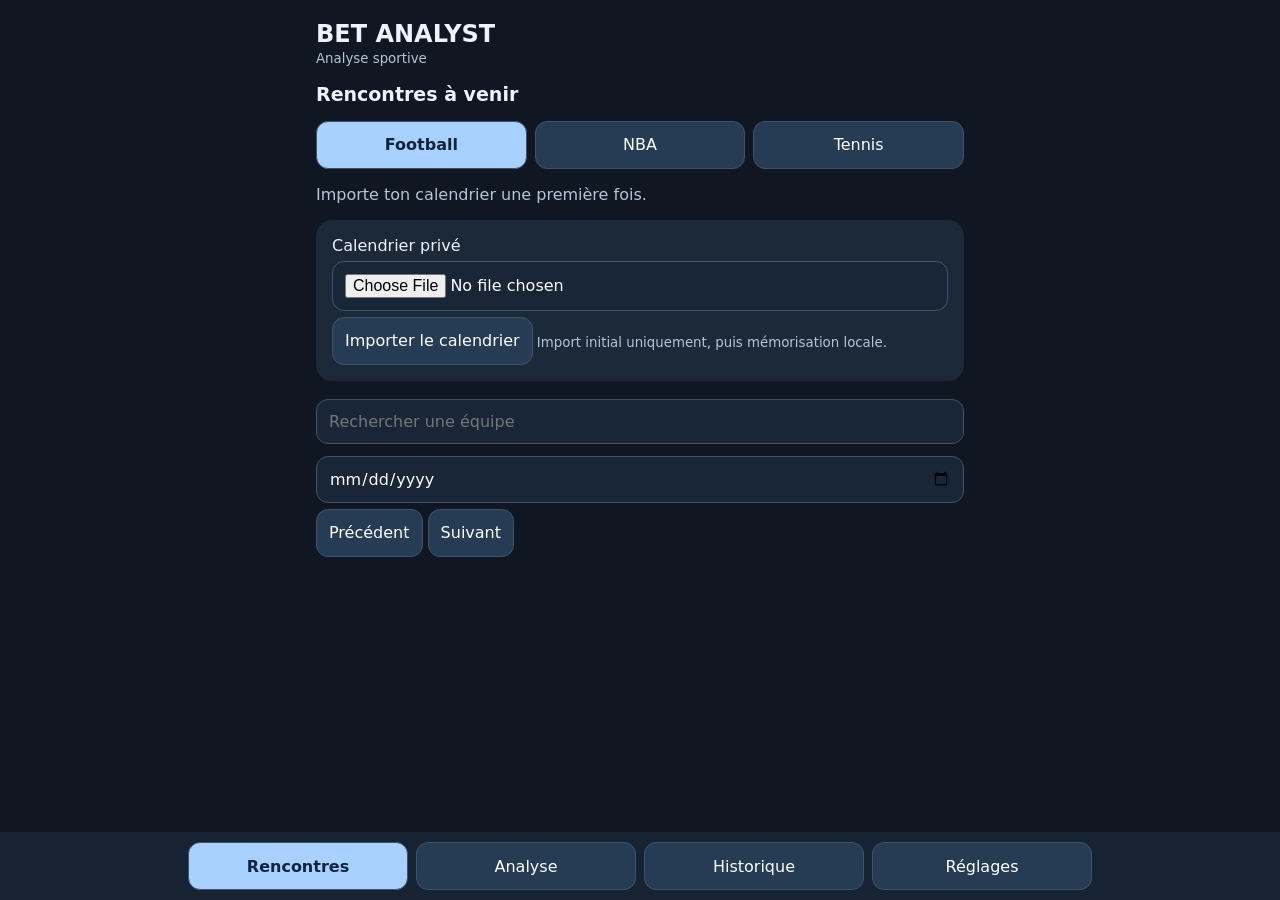
==== mobile/index.html @ b77849be "Add isolated mobile MVP mobile/index.html" ====
<!doctype html><html lang="fr"><meta charset="utf-8"><meta name="viewport" content="width=device-width,initial-scale=1"><title>BET ANALYST</title><style> *{box-sizing:border-box}body{margin:0 auto;max-width:680px;background:#101722;color:#edf3fa;font:16px system-ui;padding:20px 16px 90px}h1{font-size:24px;margin:0}h2{font-size:19px}small,p{color:#b5c5d6}button,input,textarea{font:inherit;border-radius:12px;padding:12px;border:1px solid #40536a}button{background:#263b54;color:white;cursor:pointer;min-height:48px}button[aria-selected=true],.primary{background:#a9d1ff;color:#10243b;font-weight:bold}input,textarea{background:#192638;color:white;width:100%;margin:6px 0}article,section.panel{background:#1c2939;border-radius:16px;padding:16px;margin:12px 0}article button{float:right}article{overflow:auto}article p{color:white;margin:6px 0}nav{display:flex;gap:8px}nav button{flex:1}footer{position:fixed;bottom:0;left:0;right:0;background:#172333;padding:10px;display:flex;justify-content:center;gap:8px}footer button{flex:1;max-width:220px}a{color:#acd4ff}textarea{min-height:180px} [hidden]{display:none!important}</style><header><h1>BET ANALYST</h1><small>Analyse sportive</small></header><main><section id="fixtures"><h2>Rencontres à venir</h2><nav id="sports"><button aria-selected="true">Football</button><button disabled>NBA</button><button disabled>Tennis</button></nav><p id="status" role="status">Chargement du calendrier local…</p><section id="importer" class="panel"><label>Calendrier privé<input id="file" type="file" accept=".json,application/json"></label><button id="load">Importer le calendrier</button><small> Import initial uniquement, puis mémorisation locale.</small></section><input id="query" type="search" placeholder="Rechercher une équipe" aria-label="Rechercher une équipe"><input id="date" type="date" aria-label="Date de rencontre"><div id="list"></div><button id="prev">Précédent</button> <button id="next">Suivant</button></section><section id="analysis" hidden><h2>Analyse</h2><p id="selected">Choisis une rencontre.</p><textarea id="prompt" readonly hidden></textarea><button id="copy" hidden>Copier la demande</button> <a id="chat" hidden href="https://chatgpt.com/" target="_blank" rel="noopener">Ouvrir ChatGPT</a><h2>Enregistrer le rapport</h2><textarea id="report" placeholder="Colle ici le rapport obtenu dans ChatGPT"></textarea><button id="save">Enregistrer localement</button></section><section id="history" hidden><h2>Historique</h2><div id="saved"></div></section><section id="settings" hidden><h2>Paramètres</h2><p>Calendrier OpenLigaDB · ODbL 1.0 · quarantaine, origine non authentifiée. Aucune admission moteur.</p><button id="forget">Effacer le calendrier local</button><p><a href="../openliga/">Outils techniques historiques</a></p></section></main><footer><button data-tab="fixtures" aria-selected="true">Rencontres</button><button data-tab="analysis">Analyse</button><button data-tab="history">Historique</button><button data-tab="settings">Réglages</button></footer><script type="module" src="./app.js"></script></html>
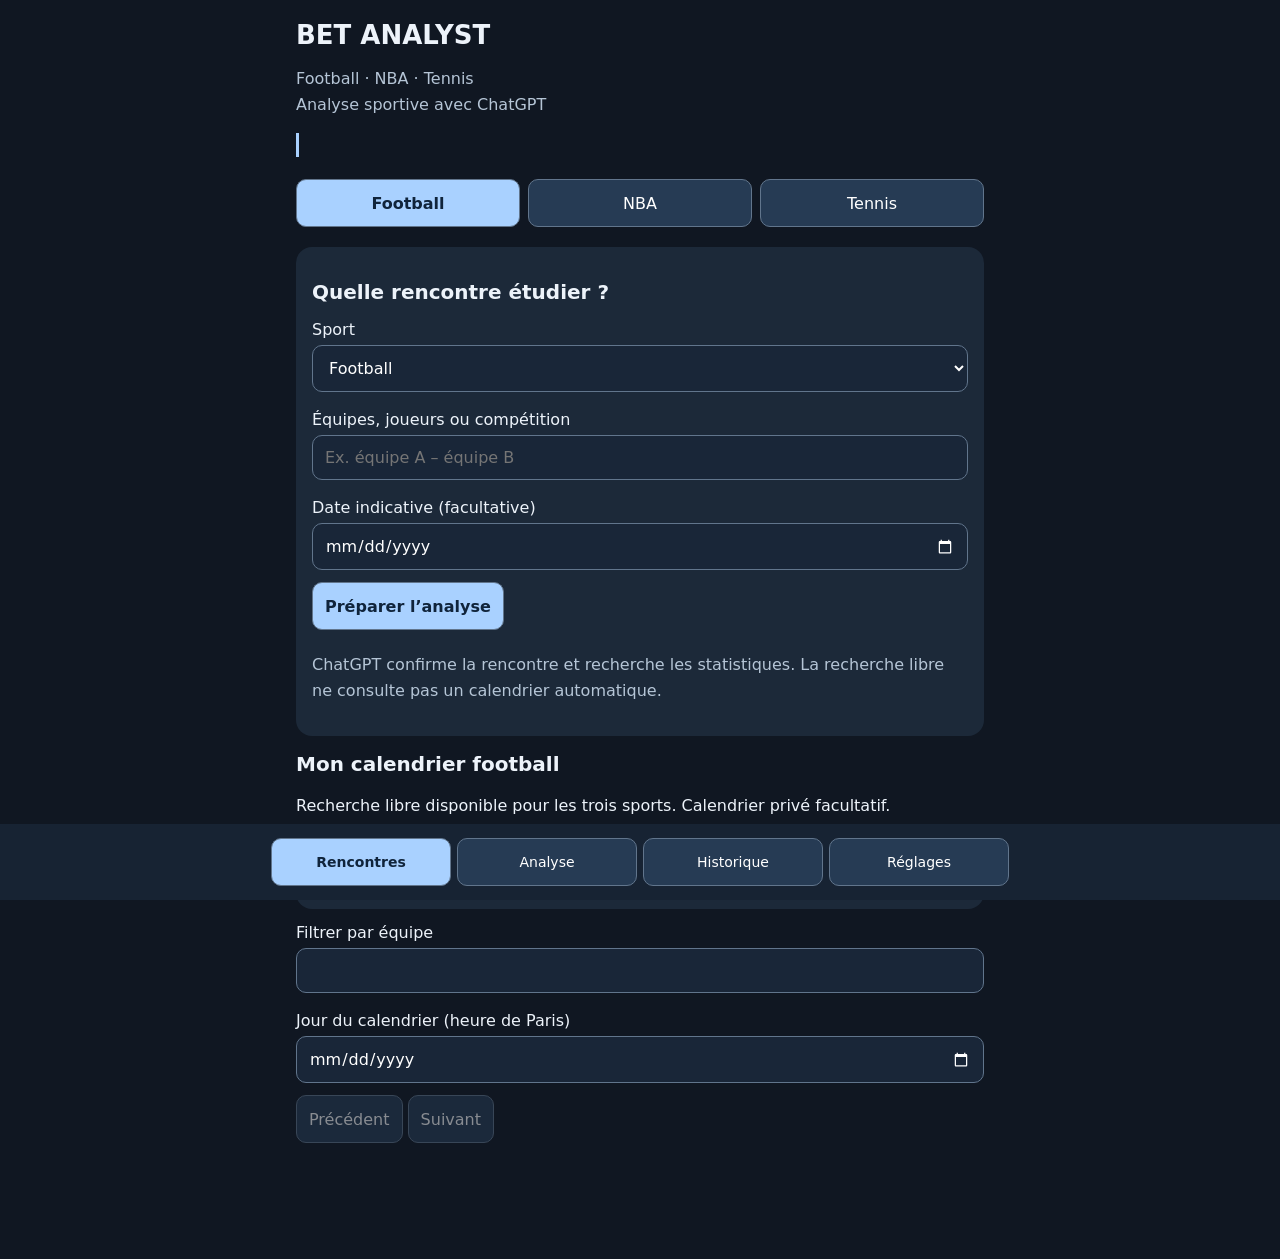
==== commit ba662030: "Complete hybrid mobile report workflow with offline cache and safe backups" ====
--- a/mobile/index.html
+++ b/mobile/index.html
@@ -1 +1 @@
-<!doctype html><html lang="fr"><meta charset="utf-8"><meta name="viewport" content="width=device-width,initial-scale=1"><title>BET ANALYST</title><style> *{box-sizing:border-box}body{margin:0 auto;max-width:680px;background:#101722;color:#edf3fa;font:16px system-ui;padding:20px 16px 90px}h1{font-size:24px;margin:0}h2{font-size:19px}small,p{color:#b5c5d6}button,input,textarea{font:inherit;border-radius:12px;padding:12px;border:1px solid #40536a}button{background:#263b54;color:white;cursor:pointer;min-height:48px}button[aria-selected=true],.primary{background:#a9d1ff;color:#10243b;font-weight:bold}input,textarea{background:#192638;color:white;width:100%;margin:6px 0}article,section.panel{background:#1c2939;border-radius:16px;padding:16px;margin:12px 0}article button{float:right}article{overflow:auto}article p{color:white;margin:6px 0}nav{display:flex;gap:8px}nav button{flex:1}footer{position:fixed;bottom:0;left:0;right:0;background:#172333;padding:10px;display:flex;justify-content:center;gap:8px}footer button{flex:1;max-width:220px}a{color:#acd4ff}textarea{min-height:180px} [hidden]{display:none!important}</style><header><h1>BET ANALYST</h1><small>Analyse sportive</small></header><main><section id="fixtures"><h2>Rencontres à venir</h2><nav id="sports"><button aria-selected="true">Football</button><button disabled>NBA</button><button disabled>Tennis</button></nav><p id="status" role="status">Chargement du calendrier local…</p><section id="importer" class="panel"><label>Calendrier privé<input id="file" type="file" accept=".json,application/json"></label><button id="load">Importer le calendrier</button><small> Import initial uniquement, puis mémorisation locale.</small></section><input id="query" type="search" placeholder="Rechercher une équipe" aria-label="Rechercher une équipe"><input id="date" type="date" aria-label="Date de rencontre"><div id="list"></div><button id="prev">Précédent</button> <button id="next">Suivant</button></section><section id="analysis" hidden><h2>Analyse</h2><p id="selected">Choisis une rencontre.</p><textarea id="prompt" readonly hidden></textarea><button id="copy" hidden>Copier la demande</button> <a id="chat" hidden href="https://chatgpt.com/" target="_blank" rel="noopener">Ouvrir ChatGPT</a><h2>Enregistrer le rapport</h2><textarea id="report" placeholder="Colle ici le rapport obtenu dans ChatGPT"></textarea><button id="save">Enregistrer localement</button></section><section id="history" hidden><h2>Historique</h2><div id="saved"></div></section><section id="settings" hidden><h2>Paramètres</h2><p>Calendrier OpenLigaDB · ODbL 1.0 · quarantaine, origine non authentifiée. Aucune admission moteur.</p><button id="forget">Effacer le calendrier local</button><p><a href="../openliga/">Outils techniques historiques</a></p></section></main><footer><button data-tab="fixtures" aria-selected="true">Rencontres</button><button data-tab="analysis">Analyse</button><button data-tab="history">Historique</button><button data-tab="settings">Réglages</button></footer><script type="module" src="./app.js"></script></html>+<!doctype html><html lang="fr"><head><meta charset="utf-8"><meta name="viewport" content="width=device-width,initial-scale=1"><meta name="theme-color" content="#101722"><title>BET ANALYST · Analyse sportive</title><link rel="manifest" href="./manifest.webmanifest"><style>*{box-sizing:border-box}:root{color-scheme:dark}body{margin:0 auto;max-width:720px;background:#101722;color:#edf3fa;font:16px system-ui;padding:20px 16px 110px}h1{font-size:26px;margin:0}h2{font-size:20px}p{line-height:1.6}small,.hint{color:#b5c5d6}button,input,textarea,select{font:inherit;border-radius:10px;padding:12px;border:1px solid #61758c;max-width:100%}button{background:#263b54;color:white;cursor:pointer;min-height:48px;margin:6px 0}button[aria-selected=true],.primary{background:#a9d1ff;color:#10243b;font-weight:bold}button:disabled{opacity:.5}input,textarea,select{background:#192638;color:white;width:100%;margin:6px 0}textarea{min-height:160px}article,.panel{background:#1c2939;border-radius:16px;padding:16px;margin:14px 0}nav{display:flex;gap:8px}nav button{flex:1}footer{position:fixed;bottom:0;left:0;right:0;background:#172333;padding:8px;display:flex;justify-content:center;gap:6px}footer button{flex:1;max-width:180px;font-size:14px;padding:10px 5px}a{color:#acd4ff;display:inline-block;padding:12px 0}label{display:block;margin-top:12px}summary{cursor:pointer;padding:12px 0;font-weight:600}details{overflow-wrap:anywhere}pre{white-space:pre-wrap}#notice{border-left:3px solid #a9d1ff;padding-left:12px;min-height:24px}[hidden]{display:none!important}</style></head><body><header><h1>BET ANALYST</h1><p class="hint">Football · NBA · Tennis<br>Analyse sportive avec ChatGPT</p></header><p id="notice" role="status" aria-live="polite"></p><main><section id="fixtures"><nav id="sports" aria-label="Choisir un sport"><button aria-selected="true">Football</button><button>NBA</button><button>Tennis</button></nav><section class="panel"><h2>Quelle rencontre étudier ?</h2><form id="free-form"><label for="sport">Sport</label><select id="sport"><option>Football</option><option>NBA</option><option>Tennis</option></select><label for="event">Équipes, joueurs ou compétition</label><input id="event" required maxlength="200" placeholder="Ex. équipe A – équipe B"><label for="free-date">Date indicative (facultative)</label><input id="free-date" type="date"><button class="primary" type="submit">Préparer l’analyse</button></form><p class="hint">ChatGPT confirme la rencontre et recherche les statistiques. La recherche libre ne consulte pas un calendrier automatique.</p></section><h2>Mon calendrier football</h2><p id="status"></p><details class="panel"><summary>Importer le calendrier privé</summary><label for="file">Paquet calendar.bundle.json</label><input id="file" type="file" accept=".json,application/json"><button id="load">Importer le calendrier</button><p class="hint">OpenLigaDB · ODbL 1.0 · origine non authentifiée · quarantaine, aucune admission moteur. Le calendrier reste sur cet appareil.</p></details><label for="query">Filtrer par équipe</label><input id="query" type="search"><label for="date">Jour du calendrier (heure de Paris)</label><input id="date" type="date"><div id="list"></div><button id="prev">Précédent</button> <button id="next">Suivant</button></section><section id="analysis" hidden><h2 id="selected">Choisis une rencontre.</h2><p>1. Ajoute les données utiles si tu en as.<br>2. Copie la demande dans ChatGPT et envoie-la.<br>3. Reviens enregistrer le rapport.</p><details class="panel"><summary>Dossier statistique facultatif</summary><p class="hint">Sources, dates de capture, période des données, statistiques et lacunes. Ces informations restent non validées jusqu’au contrôle par l’analyste.</p><label for="dossier-file">Importer un texte ou JSON (300 ko maximum)</label><input id="dossier-file" type="file" accept=".txt,.md,.json,text/plain,application/json"><label for="dossier">Données et références</label><textarea id="dossier" maxlength="300000"></textarea></details><button id="copy" class="primary" disabled>Copier la demande complète</button> <a id="chat" href="https://chatgpt.com/" target="_blank" rel="noopener">Ouvrir ChatGPT</a><details><summary>Voir la demande et KRAFT V3.0</summary><textarea id="prompt" readonly aria-label="Demande complète"></textarea></details><label for="report">Rapport obtenu dans ChatGPT</label><textarea id="report" maxlength="300000" placeholder="Colle le rapport de cette rencontre"></textarea><button id="save">Enregistrer le rapport</button><p class="hint">Le brouillon est conservé sur cet appareil. Enregistre le rapport avant de changer de rencontre.</p></section><section id="history" hidden><h2>Mes rapports</h2><div id="saved"></div></section><section id="settings" hidden><h2>Sauvegarde et réglages</h2><p>Les rapports et brouillons sont conservés dans ce navigateur. Une suppression des données du navigateur peut les effacer. Exporte une sauvegarde aux jalons utiles.</p><button id="export" class="primary">Télécharger la sauvegarde</button><label for="backup">Restaurer les rapports sans écraser l’historique</label><input id="backup" type="file" accept=".json,application/json"><button id="restore">Restaurer les rapports</button><button id="calendar-export" hidden>Récupérer le calendrier sauvegardé</button><button id="forget">Effacer uniquement le calendrier</button><h2>Fonctionnement</h2><p>Hors ligne après une première ouverture réussie : calendrier importé, préparation des demandes, dossiers, historique et sauvegardes. La recherche de nouvelles données et l’analyse dans ChatGPT demandent une connexion.</p><p>KRAFT V3.0 est inclus intégralement et contrôlé par empreinte. Les autres référentiels ne sont pas embarqués intégralement : leur application complète doit être vérifiée dans la discussion d’analyse.</p><a href="../openliga/">Calendrier et outils historiques</a><br><a href="../p32b/">Moteur expérimental synthétique préservé</a></section></main><footer aria-label="Navigation"><button data-tab="fixtures" aria-selected="true">Rencontres</button><button data-tab="analysis">Analyse</button><button data-tab="history">Historique</button><button data-tab="settings">Réglages</button></footer><script type="module" src="./app.js"></script></body></html>
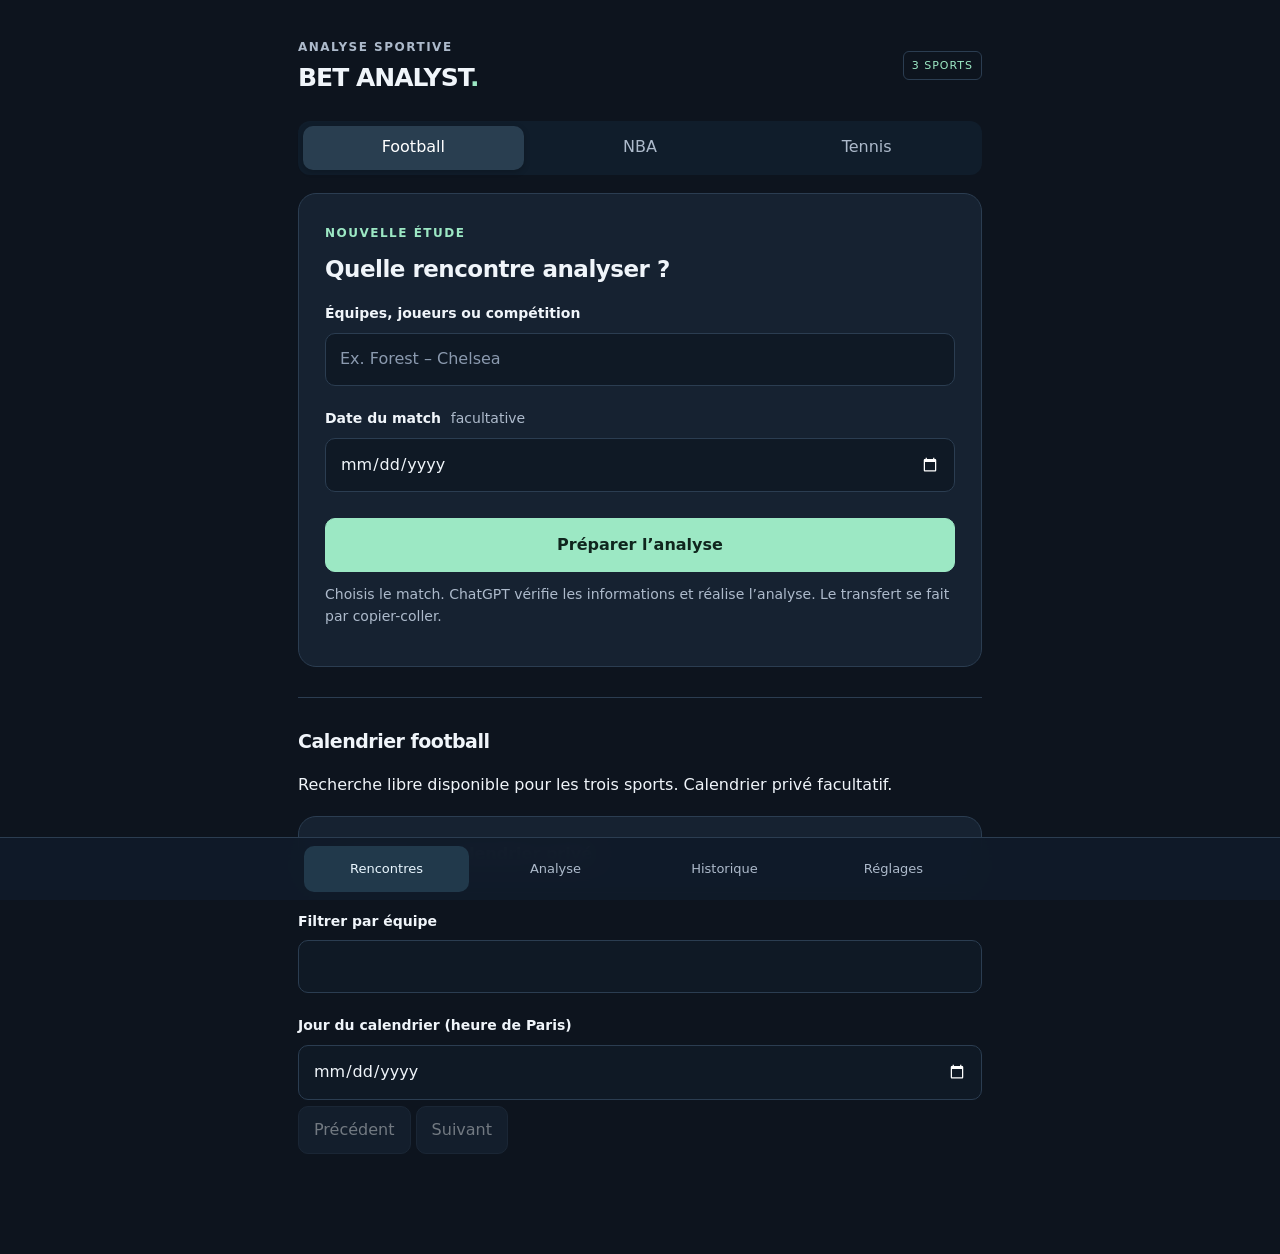
==== commit 6e02c4b8: "Improve mobile hierarchy and add collapsible report reading without changing source reports" ====
--- a/mobile/index.html
+++ b/mobile/index.html
@@ -1 +1 @@
-<!doctype html><html lang="fr"><head><meta charset="utf-8"><meta name="viewport" content="width=device-width,initial-scale=1"><meta name="theme-color" content="#101722"><title>BET ANALYST · Analyse sportive</title><link rel="manifest" href="./manifest.webmanifest"><style>*{box-sizing:border-box}:root{color-scheme:dark}body{margin:0 auto;max-width:720px;background:#101722;color:#edf3fa;font:16px system-ui;padding:20px 16px 110px}h1{font-size:26px;margin:0}h2{font-size:20px}p{line-height:1.6}small,.hint{color:#b5c5d6}button,input,textarea,select{font:inherit;border-radius:10px;padding:12px;border:1px solid #61758c;max-width:100%}button{background:#263b54;color:white;cursor:pointer;min-height:48px;margin:6px 0}button[aria-selected=true],.primary{background:#a9d1ff;color:#10243b;font-weight:bold}button:disabled{opacity:.5}input,textarea,select{background:#192638;color:white;width:100%;margin:6px 0}textarea{min-height:160px}article,.panel{background:#1c2939;border-radius:16px;padding:16px;margin:14px 0}nav{display:flex;gap:8px}nav button{flex:1}footer{position:fixed;bottom:0;left:0;right:0;background:#172333;padding:8px;display:flex;justify-content:center;gap:6px}footer button{flex:1;max-width:180px;font-size:14px;padding:10px 5px}a{color:#acd4ff;display:inline-block;padding:12px 0}label{display:block;margin-top:12px}summary{cursor:pointer;padding:12px 0;font-weight:600}details{overflow-wrap:anywhere}pre{white-space:pre-wrap}#notice{border-left:3px solid #a9d1ff;padding-left:12px;min-height:24px}[hidden]{display:none!important}</style></head><body><header><h1>BET ANALYST</h1><p class="hint">Football · NBA · Tennis<br>Analyse sportive avec ChatGPT</p></header><p id="notice" role="status" aria-live="polite"></p><main><section id="fixtures"><nav id="sports" aria-label="Choisir un sport"><button aria-selected="true">Football</button><button>NBA</button><button>Tennis</button></nav><section class="panel"><h2>Quelle rencontre étudier ?</h2><form id="free-form"><label for="sport">Sport</label><select id="sport"><option>Football</option><option>NBA</option><option>Tennis</option></select><label for="event">Équipes, joueurs ou compétition</label><input id="event" required maxlength="200" placeholder="Ex. équipe A – équipe B"><label for="free-date">Date indicative (facultative)</label><input id="free-date" type="date"><button class="primary" type="submit">Préparer l’analyse</button></form><p class="hint">ChatGPT confirme la rencontre et recherche les statistiques. La recherche libre ne consulte pas un calendrier automatique.</p></section><h2>Mon calendrier football</h2><p id="status"></p><details class="panel"><summary>Importer le calendrier privé</summary><label for="file">Paquet calendar.bundle.json</label><input id="file" type="file" accept=".json,application/json"><button id="load">Importer le calendrier</button><p class="hint">OpenLigaDB · ODbL 1.0 · origine non authentifiée · quarantaine, aucune admission moteur. Le calendrier reste sur cet appareil.</p></details><label for="query">Filtrer par équipe</label><input id="query" type="search"><label for="date">Jour du calendrier (heure de Paris)</label><input id="date" type="date"><div id="list"></div><button id="prev">Précédent</button> <button id="next">Suivant</button></section><section id="analysis" hidden><h2 id="selected">Choisis une rencontre.</h2><p>1. Ajoute les données utiles si tu en as.<br>2. Copie la demande dans ChatGPT et envoie-la.<br>3. Reviens enregistrer le rapport.</p><details class="panel"><summary>Dossier statistique facultatif</summary><p class="hint">Sources, dates de capture, période des données, statistiques et lacunes. Ces informations restent non validées jusqu’au contrôle par l’analyste.</p><label for="dossier-file">Importer un texte ou JSON (300 ko maximum)</label><input id="dossier-file" type="file" accept=".txt,.md,.json,text/plain,application/json"><label for="dossier">Données et références</label><textarea id="dossier" maxlength="300000"></textarea></details><button id="copy" class="primary" disabled>Copier la demande complète</button> <a id="chat" href="https://chatgpt.com/" target="_blank" rel="noopener">Ouvrir ChatGPT</a><details><summary>Voir la demande et KRAFT V3.0</summary><textarea id="prompt" readonly aria-label="Demande complète"></textarea></details><label for="report">Rapport obtenu dans ChatGPT</label><textarea id="report" maxlength="300000" placeholder="Colle le rapport de cette rencontre"></textarea><button id="save">Enregistrer le rapport</button><p class="hint">Le brouillon est conservé sur cet appareil. Enregistre le rapport avant de changer de rencontre.</p></section><section id="history" hidden><h2>Mes rapports</h2><div id="saved"></div></section><section id="settings" hidden><h2>Sauvegarde et réglages</h2><p>Les rapports et brouillons sont conservés dans ce navigateur. Une suppression des données du navigateur peut les effacer. Exporte une sauvegarde aux jalons utiles.</p><button id="export" class="primary">Télécharger la sauvegarde</button><label for="backup">Restaurer les rapports sans écraser l’historique</label><input id="backup" type="file" accept=".json,application/json"><button id="restore">Restaurer les rapports</button><button id="calendar-export" hidden>Récupérer le calendrier sauvegardé</button><button id="forget">Effacer uniquement le calendrier</button><h2>Fonctionnement</h2><p>Hors ligne après une première ouverture réussie : calendrier importé, préparation des demandes, dossiers, historique et sauvegardes. La recherche de nouvelles données et l’analyse dans ChatGPT demandent une connexion.</p><p>KRAFT V3.0 est inclus intégralement et contrôlé par empreinte. Les autres référentiels ne sont pas embarqués intégralement : leur application complète doit être vérifiée dans la discussion d’analyse.</p><a href="../openliga/">Calendrier et outils historiques</a><br><a href="../p32b/">Moteur expérimental synthétique préservé</a></section></main><footer aria-label="Navigation"><button data-tab="fixtures" aria-selected="true">Rencontres</button><button data-tab="analysis">Analyse</button><button data-tab="history">Historique</button><button data-tab="settings">Réglages</button></footer><script type="module" src="./app.js"></script></body></html>
+<!doctype html><html lang="fr"><head><meta charset="utf-8"><meta name="viewport" content="width=device-width,initial-scale=1"><meta name="theme-color" content="#101722"><title>BET ANALYST · Analyse sportive</title><link rel="manifest" href="./manifest.webmanifest"><link rel="stylesheet" href="./mobile.css"></head><body><header><div><span class="eyebrow">ANALYSE SPORTIVE</span><h1>BET ANALYST<span class="brand-dot">.</span></h1></div><span class="version-tag">3 SPORTS</span></header><p id="notice" role="status" aria-live="polite"></p><main><section id="fixtures"><nav id="sports" aria-label="Choisir un sport"><button aria-selected="true">Football</button><button>NBA</button><button>Tennis</button></nav><section class="panel"><span class="eyebrow">NOUVELLE ÉTUDE</span><h2>Quelle rencontre analyser ?</h2><form id="free-form"><label for="sport" hidden>Sport</label><select id="sport" hidden><option>Football</option><option>NBA</option><option>Tennis</option></select><label for="event">Équipes, joueurs ou compétition</label><input id="event" required maxlength="200" placeholder="Ex. Forest – Chelsea" autocomplete="off"><div class="date-row"><label for="free-date">Date du match <span class="optional">facultative</span></label><input id="free-date" type="date"></div><button class="primary" type="submit">Préparer l’analyse</button></form><p class="hint">Choisis le match. ChatGPT vérifie les informations et réalise l’analyse. Le transfert se fait par copier-coller.</p></section><section class="calendar-area"><h2>Calendrier football</h2><p id="status"></p><details class="panel"><summary>Importer le calendrier privé</summary><label for="file">Paquet calendar.bundle.json</label><input id="file" type="file" accept=".json,application/json"><button id="load">Importer le calendrier</button><p class="hint">OpenLigaDB · ODbL 1.0 · origine non authentifiée · quarantaine, aucune admission moteur. Le calendrier reste sur cet appareil.</p></details><label for="query">Filtrer par équipe</label><input id="query" type="search"><label for="date">Jour du calendrier (heure de Paris)</label><input id="date" type="date"><div id="list"></div><button id="prev">Précédent</button> <button id="next">Suivant</button></section></section><section id="analysis" hidden><h2 id="selected">Choisis une rencontre.</h2><p class="hint">Une analyse complète, puis un rapport conservé sur ton téléphone.</p><div class="step-strip"><span class="current">Préparer</span><span>Analyser dans ChatGPT</span><span>Conserver</span></div><details class="panel"><summary>Dossier statistique facultatif</summary><p class="hint">Sources, dates de capture, période des données, statistiques et lacunes. Ces informations restent non validées jusqu’au contrôle par l’analyste.</p><label for="dossier-file">Importer un texte ou JSON (300 ko maximum)</label><input id="dossier-file" type="file" accept=".txt,.md,.json,text/plain,application/json"><label for="dossier">Données et références</label><textarea id="dossier" maxlength="300000"></textarea></details><div class="transfer-actions"><button id="copy" class="primary" disabled>Copier la demande complète</button> <a id="chat" href="https://chatgpt.com/" target="_blank" rel="noopener">Ouvrir ChatGPT</a></div><details><summary>Voir la demande et KRAFT V3.0</summary><textarea id="prompt" readonly aria-label="Demande complète"></textarea></details><div class="report-entry"><h2>Ton rapport</h2><label for="report">Colle la réponse de ChatGPT</label><textarea id="report" maxlength="300000" placeholder="Colle le rapport de cette rencontre"></textarea><button id="save" class="primary">Enregistrer le rapport</button><p class="hint">L’historique présente la synthèse en premier et le détail par rubriques.</p></div><p class="hint">Le brouillon est conservé sur cet appareil. Enregistre le rapport avant de changer de rencontre.</p></section><section id="history" hidden><span class="eyebrow">TA BIBLIOTHÈQUE LOCALE</span><h2>Mes analyses</h2><div id="saved"></div></section><section id="settings" hidden><span class="eyebrow">TES DONNÉES</span><h2>Sauvegardes et réglages</h2><p>Les rapports et brouillons sont conservés dans ce navigateur. Une suppression des données du navigateur peut les effacer. Exporte une sauvegarde aux jalons utiles.</p><button id="export" class="primary">Télécharger la sauvegarde</button><label for="backup">Restaurer les rapports sans écraser l’historique</label><input id="backup" type="file" accept=".json,application/json"><button id="restore">Restaurer les rapports</button><button id="calendar-export" hidden>Récupérer le calendrier sauvegardé</button><button id="forget">Effacer uniquement le calendrier</button><h2>Fonctionnement</h2><p>Hors ligne après une première ouverture réussie : calendrier importé, préparation des demandes, dossiers, historique et sauvegardes. La recherche de nouvelles données et l’analyse dans ChatGPT demandent une connexion.</p><p>KRAFT V3.0 est inclus intégralement et contrôlé par empreinte. Les autres référentiels ne sont pas embarqués intégralement : leur application complète doit être vérifiée dans la discussion d’analyse.</p><a href="../openliga/">Calendrier et outils historiques</a><br><a href="../p32b/">Moteur expérimental synthétique préservé</a></section></main><footer aria-label="Navigation"><button data-tab="fixtures" aria-selected="true">Rencontres</button><button data-tab="analysis">Analyse</button><button data-tab="history">Historique</button><button data-tab="settings">Réglages</button></footer><script type="module" src="./app.js"></script></body></html>
--- a/mobile/mobile.css
+++ b/mobile/mobile.css
@@ -0,0 +1 @@
+*{box-sizing:border-box} :root{color-scheme:dark;--bg:#0d141e;--surface:#162231;--line:#2b3d51;--muted:#adbacb;--accent:#9ce8c4}body{max-width:720px;margin:auto;background:var(--bg);color:#f0f5fa;font:16px/1.55 system-ui,sans-serif;padding:20px 18px calc(100px + env(safe-area-inset-bottom));}header{display:flex;justify-content:space-between;align-items:center;margin:4px 0 24px}h1{font-size:25px;letter-spacing:-1px;line-height:1.2;margin:4px 0}h2{font-size:23px;line-height:1.25;letter-spacing:-.5px;margin:10px 0 20px}h3{font-size:18px}p{margin:12px 0}.brand-dot{color:var(--accent)}.eyebrow{color:var(--muted);font-size:12px;font-weight:700;letter-spacing:1.5px}.version-tag{border:1px solid var(--line);border-radius:6px;font-size:11px;letter-spacing:1px;padding:5px 8px;color:var(--accent)}.hint,small{color:var(--muted);font-size:14px;line-height:1.55}.panel{background:var(--surface);border:1px solid var(--line);border-radius:18px;padding:20px;margin:18px 0}.panel .eyebrow{color:var(--accent)}button,input,select,textarea{font:inherit;border-radius:10px;border:1px solid var(--line);max-width:100%}button{min-height:48px;padding:11px 15px;background:#1b2b3e;color:#edf5fa;cursor:pointer}button:hover{border-color:#76909e}button:focus-visible,a:focus-visible,input:focus-visible,textarea:focus-visible,summary:focus-visible{outline:2px solid var(--accent);outline-offset:3px}.primary{background:var(--accent);color:#10261e;border-color:var(--accent);font-weight:750}button:disabled{opacity:.45;cursor:default}input,textarea,select{width:100%;background:#0f1925;color:#f0f5fa;padding:13px 14px;margin:8px 0 6px;min-height:50px}input::placeholder,textarea::placeholder{color:#8b9aaf}textarea{min-height:180px;resize:vertical}label{display:block;margin-top:16px;font-size:14px;font-weight:600}.optional{font-weight:400;color:var(--muted);margin-left:5px}.date-row{margin-bottom:20px}#free-form>.primary{width:100%;min-height:54px}#sports{display:flex;gap:6px;padding:5px;background:#101d2b;border-radius:12px}#sports button{flex:1;border:0;background:transparent;color:var(--muted);min-height:44px;padding:8px}#sports button[aria-selected=true]{background:#293e50;color:white;box-shadow:0 2px 6px #0003}#notice:empty{display:none}#notice:not(:empty){background:#1a3040;border:1px solid #38586d;padding:12px 14px;border-radius:10px;font-size:14px;margin:14px 0}.calendar-area{margin-top:30px;border-top:1px solid var(--line);padding-top:22px}.calendar-area h2{font-size:19px}details{overflow-wrap:anywhere;border-bottom:1px solid var(--line);margin:8px 0}summary{cursor:pointer;padding:16px 0;font-weight:650;line-height:1.4}details.panel summary{padding:0}.panel[open] summary{padding-bottom:14px}.transfer-actions{display:grid;gap:8px;margin:22px 0}.transfer-actions .primary{width:100%}.transfer-actions a{text-align:center;border:1px solid var(--line);border-radius:10px;padding:11px}.step-strip{display:flex;flex-wrap:wrap;gap:6px;font-size:12px;margin:18px 0;color:var(--muted)}.step-strip span{background:#152230;border-radius:5px;padding:6px 8px}.step-strip .current{color:var(--accent);background:#183229}.report-entry{margin-top:28px;padding-top:22px;border-top:1px solid var(--line)}.report-entry .primary{width:100%;margin-top:12px}a{color:#b5e4ff;text-underline-offset:3px}footer{position:fixed;bottom:0;left:0;right:0;display:flex;justify-content:center;gap:4px;background:#101b29f5;border-top:1px solid var(--line);padding:8px 10px calc(8px + env(safe-area-inset-bottom));backdrop-filter:blur(12px)}footer button{flex:1;max-width:165px;font-size:13px;min-height:46px;padding:10px 5px;border:0;background:transparent;color:var(--muted)}footer button[aria-selected=true]{background:#21394b;color:#eaf7ff}#list article{border:1px solid var(--line);border-radius:12px;padding:16px;margin:12px 0;background:var(--surface)}#list article button{width:100%}#saved>details{border:1px solid var(--line);border-radius:14px;background:var(--surface);margin:14px 0;padding:0 16px}#saved>details>summary{font-size:16px}#saved>details>small{display:block;margin-bottom:12px}.report-body{padding:0 0 8px}.report-section{background:#111d2a;border:1px solid var(--line);border-radius:10px;padding:0 14px;margin:12px 0}.report-section:first-child{border-left:3px solid var(--accent)}.report-section>summary{font-size:16px}.report-section p{white-space:pre-wrap;line-height:1.7}.report-section ul{padding-left:20px;line-height:1.7}.report-record{padding:12px;background:#1b2a3b;border-radius:8px;margin:10px 0}.report-record p{margin:5px 0;font-size:14px}.report-record strong{color:#c7dbeb}.source-report pre{white-space:pre-wrap;font:14px/1.6 system-ui;max-height:50vh;overflow:auto}.report-tools{display:flex;gap:8px;flex-wrap:wrap;margin:16px 0}.report-tools button{font-size:14px}.report-intro{white-space:pre-wrap}.empty-state{border:1px dashed var(--line);border-radius:14px;padding:28px 20px;text-align:center;color:var(--muted)}[hidden]{display:none!important}@media(min-width:600px){body{padding-top:30px}.transfer-actions{grid-template-columns:1fr 1fr}.panel{padding:26px}}
